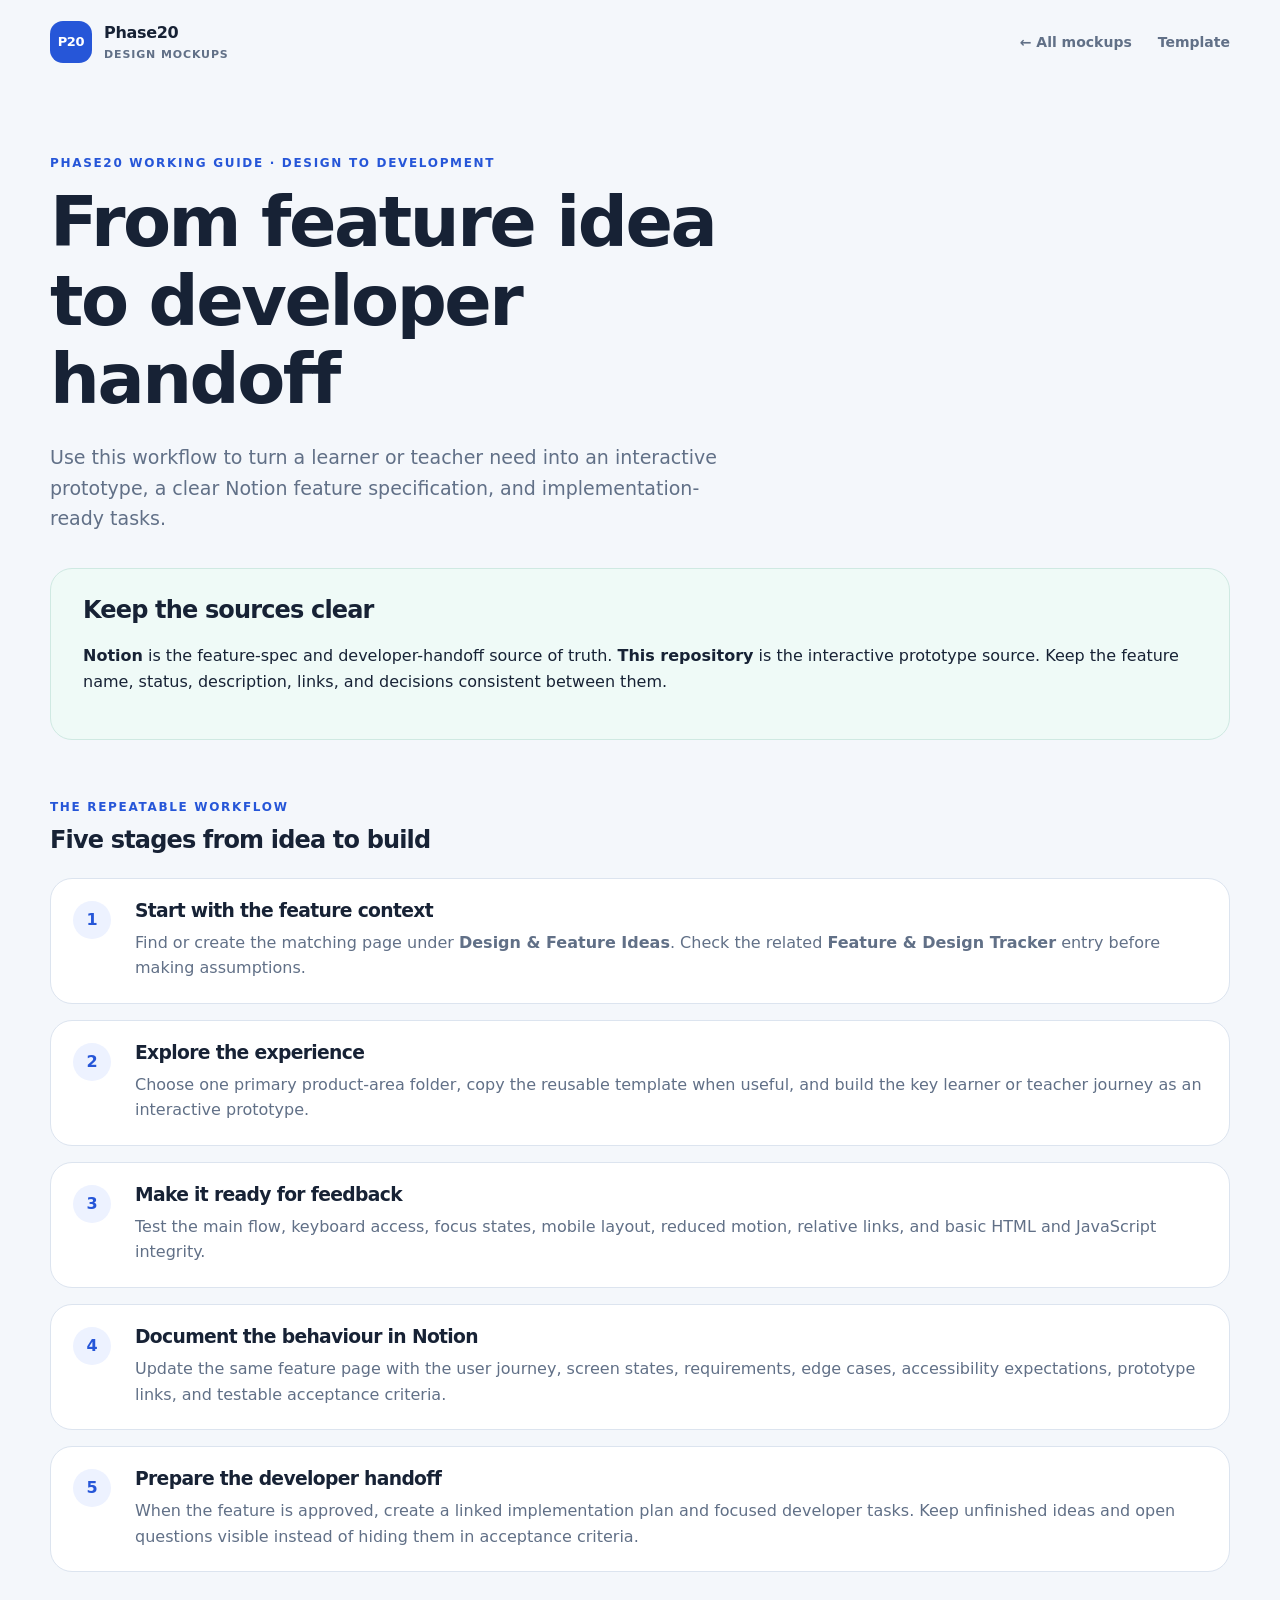
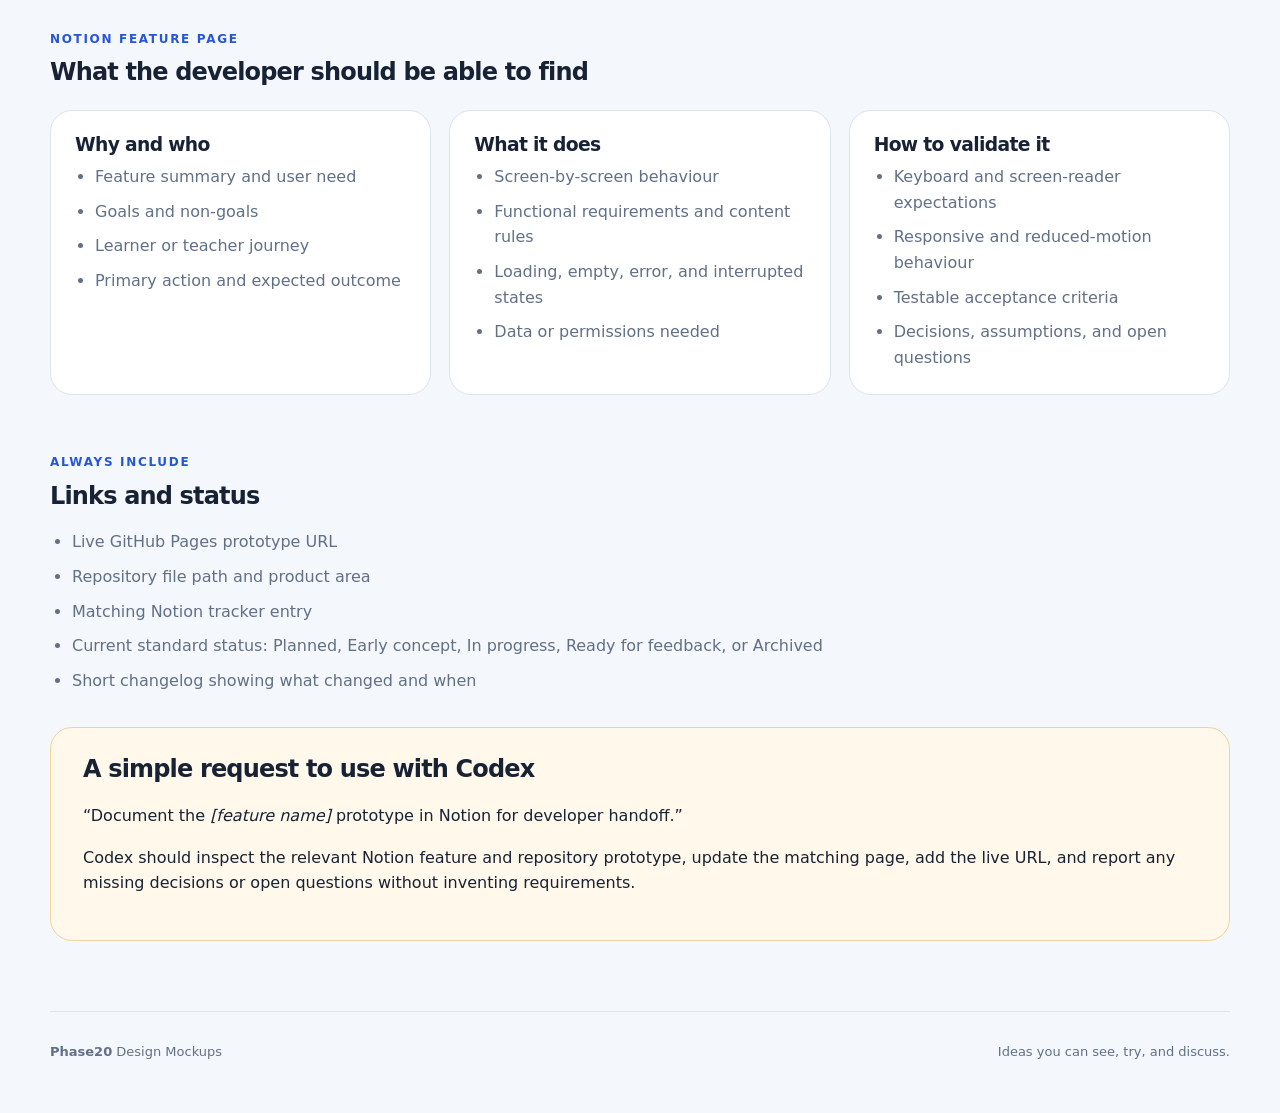
==== user-guide.html @ 0d0e0564 "Add feature workflow and user guide" ====
<!doctype html>
<html lang="en">
<head>
  <meta charset="utf-8">
  <meta name="viewport" content="width=device-width, initial-scale=1">
  <meta name="description" content="The Phase20 feature workflow from idea to prototype to developer handoff.">
  <title>Feature workflow guide — Phase20</title>
  <link rel="stylesheet" href="shared/css/styles.css">
  <script src="shared/js/main.js" defer></script>
</head>
<body>
  <a class="skip-link" href="#guide">Skip to guide</a>
  <header class="site-header">
    <a class="brand" href="./" aria-label="Phase20 mockups home"><span class="brand-mark" aria-hidden="true">P20</span><span>Phase20 <small>Design Mockups</small></span></a>
    <nav aria-label="Guide navigation"><a href="index.html">← All mockups</a><a href="shared/mockup-template.html">Template</a></nav>
  </header>
  <main class="prototype-shell" id="guide">
    <section class="prototype-intro" aria-labelledby="page-title">
      <p class="eyebrow">Phase20 working guide · Design to development</p>
      <h1 id="page-title">From feature idea to developer handoff</h1>
      <p class="hero-summary">Use this workflow to turn a learner or teacher need into an interactive prototype, a clear Notion feature specification, and implementation-ready tasks.</p>
    </section>
    <section class="guide-callout" aria-labelledby="source-title"><h2 id="source-title">Keep the sources clear</h2><p><strong>Notion</strong> is the feature-spec and developer-handoff source of truth. <strong>This repository</strong> is the interactive prototype source. Keep the feature name, status, description, links, and decisions consistent between them.</p></section>
    <section class="guide-section" aria-labelledby="workflow-title"><p class="eyebrow">The repeatable workflow</p><h2 id="workflow-title">Five stages from idea to build</h2>
      <ol class="workflow-list">
        <li><span class="workflow-number">1</span><div><h3>Start with the feature context</h3><p>Find or create the matching page under <strong>Design &amp; Feature Ideas</strong>. Check the related <strong>Feature &amp; Design Tracker</strong> entry before making assumptions.</p></div></li>
        <li><span class="workflow-number">2</span><div><h3>Explore the experience</h3><p>Choose one primary product-area folder, copy the reusable template when useful, and build the key learner or teacher journey as an interactive prototype.</p></div></li>
        <li><span class="workflow-number">3</span><div><h3>Make it ready for feedback</h3><p>Test the main flow, keyboard access, focus states, mobile layout, reduced motion, relative links, and basic HTML and JavaScript integrity.</p></div></li>
        <li><span class="workflow-number">4</span><div><h3>Document the behaviour in Notion</h3><p>Update the same feature page with the user journey, screen states, requirements, edge cases, accessibility expectations, prototype links, and testable acceptance criteria.</p></div></li>
        <li><span class="workflow-number">5</span><div><h3>Prepare the developer handoff</h3><p>When the feature is approved, create a linked implementation plan and focused developer tasks. Keep unfinished ideas and open questions visible instead of hiding them in acceptance criteria.</p></div></li>
      </ol>
    </section>
    <section class="guide-section" aria-labelledby="notion-title"><p class="eyebrow">Notion feature page</p><h2 id="notion-title">What the developer should be able to find</h2>
      <div class="guide-grid"><article class="guide-card"><h3>Why and who</h3><ul><li>Feature summary and user need</li><li>Goals and non-goals</li><li>Learner or teacher journey</li><li>Primary action and expected outcome</li></ul></article><article class="guide-card"><h3>What it does</h3><ul><li>Screen-by-screen behaviour</li><li>Functional requirements and content rules</li><li>Loading, empty, error, and interrupted states</li><li>Data or permissions needed</li></ul></article><article class="guide-card"><h3>How to validate it</h3><ul><li>Keyboard and screen-reader expectations</li><li>Responsive and reduced-motion behaviour</li><li>Testable acceptance criteria</li><li>Decisions, assumptions, and open questions</li></ul></article></div>
    </section>
    <section class="guide-section" aria-labelledby="links-title"><p class="eyebrow">Always include</p><h2 id="links-title">Links and status</h2><ul class="guide-checklist"><li>Live GitHub Pages prototype URL</li><li>Repository file path and product area</li><li>Matching Notion tracker entry</li><li>Current standard status: Planned, Early concept, In progress, Ready for feedback, or Archived</li><li>Short changelog showing what changed and when</li></ul></section>
    <section class="guide-section guide-next" aria-labelledby="prompt-title"><h2 id="prompt-title">A simple request to use with Codex</h2><p>“Document the <em>[feature name]</em> prototype in Notion for developer handoff.”</p><p>Codex should inspect the relevant Notion feature and repository prototype, update the matching page, add the live URL, and report any missing decisions or open questions without inventing requirements.</p></section>
  </main>
  <footer><p><strong>Phase20</strong> Design Mockups</p><p>Ideas you can see, try, and discuss.</p></footer>
</body>
</html>
---- shared/css/styles.css ----
:root {
  --ink: #172235; --muted: #617087; --paper: #fff; --canvas: #f4f7fb;
  --brand: #2656d8; --brand-dark: #183a9e; --accent: #17a887; --line: #dce4ef;
  --shadow: 0 18px 50px rgba(24, 45, 85, .10); --radius: 22px;
}
* { box-sizing: border-box; }
html { scroll-behavior: smooth; }
body { margin: 0; color: var(--ink); background: var(--canvas); font: 16px/1.6 Inter, ui-sans-serif, system-ui, -apple-system, BlinkMacSystemFont, "Segoe UI", sans-serif; }
a { color: inherit; }
.skip-link { position: fixed; top: 12px; left: 12px; z-index: 10; padding: 10px 14px; border-radius: 10px; background: var(--ink); color: #fff; transform: translateY(-150%); }
.skip-link:focus { transform: none; }
.site-header, main, footer { width: min(1180px, calc(100% - 40px)); margin-inline: auto; }
.site-header { min-height: 84px; display: flex; align-items: center; justify-content: space-between; gap: 24px; }
.brand { display: inline-flex; align-items: center; gap: 12px; text-decoration: none; font-weight: 800; letter-spacing: -.02em; }
.brand small { display: block; color: var(--muted); font-size: 11px; font-weight: 700; letter-spacing: .08em; text-transform: uppercase; }
.brand-mark { display: grid; place-items: center; width: 42px; height: 42px; border-radius: 13px; background: var(--brand); color: #fff; font-size: 13px; }
nav { display: flex; gap: 26px; }
nav a { color: var(--muted); font-size: 14px; font-weight: 700; text-decoration: none; }
nav a:hover, nav a:focus { color: var(--brand); }
.hero { overflow: hidden; position: relative; display: grid; grid-template-columns: 1.5fr .75fr; gap: 50px; align-items: center; min-height: 510px; padding: 72px; border-radius: 32px; background: linear-gradient(135deg, #eef3ff 0%, #f0fbf8 100%); }
.hero::after { content: ""; position: absolute; right: -90px; top: -110px; width: 330px; height: 330px; border: 70px solid rgba(38, 86, 216, .06); border-radius: 50%; }
.eyebrow { margin: 0 0 10px; color: var(--brand); font-size: 12px; font-weight: 800; letter-spacing: .14em; text-transform: uppercase; }
h1, h2, h3 { margin-top: 0; line-height: 1.12; letter-spacing: -.035em; }
h1 { max-width: 720px; margin-bottom: 24px; font-size: clamp(42px, 6vw, 70px); }
h1 span { color: var(--brand); }
.hero-summary { max-width: 670px; margin: 0; color: var(--muted); font-size: 19px; }
.hero-actions { display: flex; flex-wrap: wrap; gap: 12px; margin-top: 34px; }
.button { display: inline-flex; justify-content: center; align-items: center; min-height: 48px; padding: 0 20px; border: 1px solid transparent; border-radius: 13px; font-weight: 750; text-decoration: none; }
.button-primary { background: var(--brand); color: #fff; box-shadow: 0 10px 22px rgba(38, 86, 216, .2); }
.button-primary:hover { background: var(--brand-dark); }
.button-secondary { border-color: var(--line); background: rgba(255,255,255,.7); }
.button-light { background: #fff; color: var(--brand-dark); white-space: nowrap; }
.hero-card { position: relative; z-index: 1; padding: 30px; border: 1px solid rgba(255,255,255,.75); border-radius: var(--radius); background: rgba(255,255,255,.68); box-shadow: var(--shadow); backdrop-filter: blur(8px); }
.hero-card-icon { display: grid; place-items: center; width: 42px; height: 42px; margin-bottom: 24px; border-radius: 50%; background: #dff5ef; color: #08765f; font-weight: 900; }
.hero-card h2 { font-size: 22px; }
.hero-card ol { margin: 0; padding-left: 20px; color: var(--muted); }
.hero-card li + li { margin-top: 10px; }
.catalogue { padding: 110px 0; }
.section-heading { display: flex; justify-content: space-between; align-items: end; gap: 30px; margin-bottom: 38px; }
.section-heading h2, .contribute h2 { margin-bottom: 10px; font-size: clamp(30px, 4vw, 44px); }
.section-heading p { max-width: 680px; margin-bottom: 0; color: var(--muted); }
.filter-label { color: var(--muted); font-size: 12px; font-weight: 800; letter-spacing: .08em; text-transform: uppercase; }
select { display: block; min-width: 215px; margin-top: 6px; padding: 11px 36px 11px 12px; border: 1px solid var(--line); border-radius: 10px; background: #fff; color: var(--ink); font: inherit; font-size: 14px; text-transform: none; }
.card-grid { display: grid; grid-template-columns: repeat(3, 1fr); gap: 22px; }
.prototype-card { display: flex; flex-direction: column; min-height: 365px; padding: 28px; border: 1px solid var(--line); border-radius: var(--radius); background: var(--paper); box-shadow: 0 8px 26px rgba(24,45,85,.05); transition: transform .2s ease, box-shadow .2s ease; }
.prototype-card:hover { transform: translateY(-4px); box-shadow: var(--shadow); }
.prototype-card[hidden] { display: none; }
.card-top { display: flex; align-items: center; justify-content: space-between; margin-bottom: 30px; }
.card-icon { display: grid; place-items: center; width: 48px; height: 48px; border-radius: 14px; background: #edf2ff; color: var(--brand); font-weight: 850; }
.status { padding: 5px 10px; border-radius: 999px; font-size: 11px; font-weight: 800; letter-spacing: .05em; text-transform: uppercase; }
.status-planned { background: #eef1f5; color: #667389; }
.status-progress { background: #fff3d7; color: #8a5c00; }
.status-ready { background: #dcf7ed; color: #08745d; }
.card-area { margin: 0 0 8px; color: var(--brand); font-size: 12px; font-weight: 800; letter-spacing: .1em; text-transform: uppercase; }
.prototype-card h3 { margin-bottom: 12px; font-size: 23px; }
.prototype-card > p:not(.card-area) { margin-top: 0; color: var(--muted); }
dl { display: flex; gap: 24px; margin: auto 0 22px; padding-top: 22px; border-top: 1px solid var(--line); }
dt { color: var(--muted); font-size: 11px; font-weight: 750; letter-spacing: .06em; text-transform: uppercase; }
dd { margin: 2px 0 0; font-size: 13px; font-weight: 700; }
.card-link { display: flex; justify-content: space-between; color: var(--brand); font-size: 14px; font-weight: 800; text-decoration: none; }
.empty-state { padding: 50px; text-align: center; color: var(--muted); }
.contribute { display: grid; grid-template-columns: 1.2fr 1fr auto; gap: 45px; align-items: center; margin-bottom: 90px; padding: 48px; border-radius: 28px; background: var(--brand-dark); color: #fff; }
.contribute .eyebrow { color: #91e3d2; }
.contribute h2 { margin: 0; }
.contribute > p { color: #d8e1ff; }
footer { display: flex; justify-content: space-between; gap: 30px; padding: 30px 0 50px; border-top: 1px solid var(--line); color: var(--muted); font-size: 13px; }
footer p { margin: 0; }
.prototype-shell { min-height: calc(100vh - 170px); padding: 70px 0; }
.prototype-intro { max-width: 760px; }
.prototype-meta { display: grid; grid-template-columns: repeat(3, 1fr); gap: 16px; margin: 34px 0; }
.meta-item { padding: 18px; border: 1px solid var(--line); border-radius: 14px; background: #fff; }
.meta-item strong, .meta-item span { display: block; }
.meta-item span { color: var(--muted); font-size: 13px; }
.prototype-canvas { min-height: 360px; padding: 40px; border: 2px dashed #bdc9da; border-radius: var(--radius); background: #fff; text-align: center; }
.guide-section { margin-top: 58px; }
.guide-callout, .guide-next { margin-top: 34px; padding: 28px 32px; border: 1px solid #cfe9e2; border-radius: var(--radius); background: #effaf7; }
.guide-callout h2, .guide-next h2 { margin-top: 0; }
.workflow-list { display: grid; gap: 16px; margin: 24px 0 0; padding: 0; list-style: none; }
.workflow-list li { display: grid; grid-template-columns: 44px 1fr; gap: 18px; align-items: start; padding: 22px; border: 1px solid var(--line); border-radius: var(--radius); background: var(--paper); }
.workflow-list h3, .guide-card h3 { margin: 0 0 8px; }
.workflow-list p, .guide-card ul, .guide-checklist { margin: 0; color: var(--muted); }
.workflow-number { display: grid; place-items: center; width: 38px; height: 38px; border-radius: 50%; background: #edf2ff; color: var(--brand); font-weight: 850; }
.guide-grid { display: grid; grid-template-columns: repeat(3, 1fr); gap: 18px; margin-top: 24px; }
.guide-card { padding: 24px; border: 1px solid var(--line); border-radius: var(--radius); background: var(--paper); }
.guide-card ul { padding-left: 20px; }
.guide-card li + li, .guide-checklist li + li { margin-top: 9px; }
.guide-checklist { padding-left: 22px; }
.guide-next { background: #fff8eb; border-color: #f0d49a; }
:focus-visible { outline: 3px solid #ffbf47; outline-offset: 3px; }
@media (max-width: 900px) { .hero { grid-template-columns: 1fr; padding: 48px; } .card-grid { grid-template-columns: repeat(2, 1fr); } .contribute { grid-template-columns: 1fr; } }
@media (max-width: 620px) { .site-header { align-items: flex-start; padding: 18px 0; } nav { gap: 12px; flex-wrap: wrap; justify-content: flex-end; } nav a:first-child { display: none; } .hero { min-height: 0; padding: 34px 24px; border-radius: 22px; } .hero-card { padding: 24px; } .catalogue { padding: 70px 0; } .section-heading { align-items: stretch; flex-direction: column; } select { width: 100%; } .card-grid { grid-template-columns: 1fr; } .contribute { padding: 32px 24px; } footer { flex-direction: column; } .prototype-meta { grid-template-columns: 1fr; } }
@media (prefers-reduced-motion: reduce) { html { scroll-behavior: auto; } *, *::before, *::after { transition-duration: .01ms !important; } }
@media (max-width: 620px) { .guide-grid { grid-template-columns: 1fr; } .guide-callout, .guide-next { padding: 24px; } }
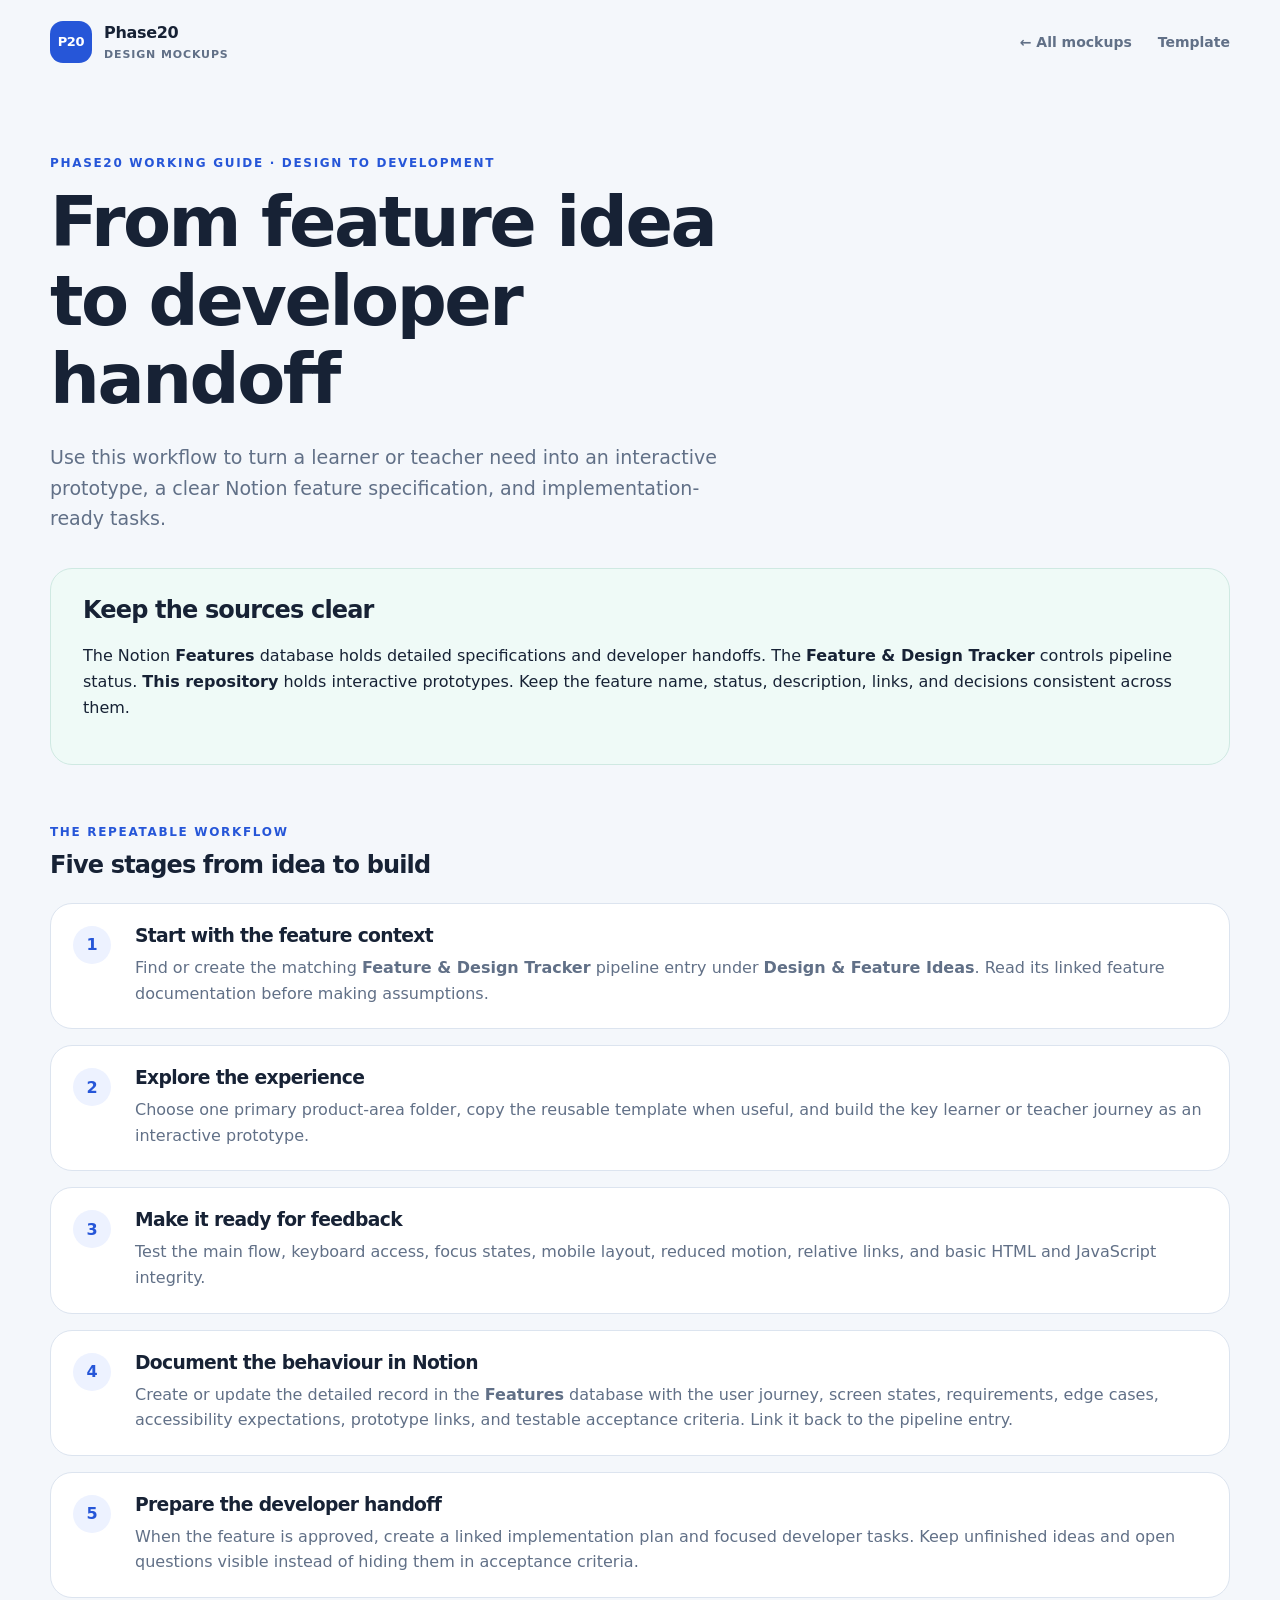
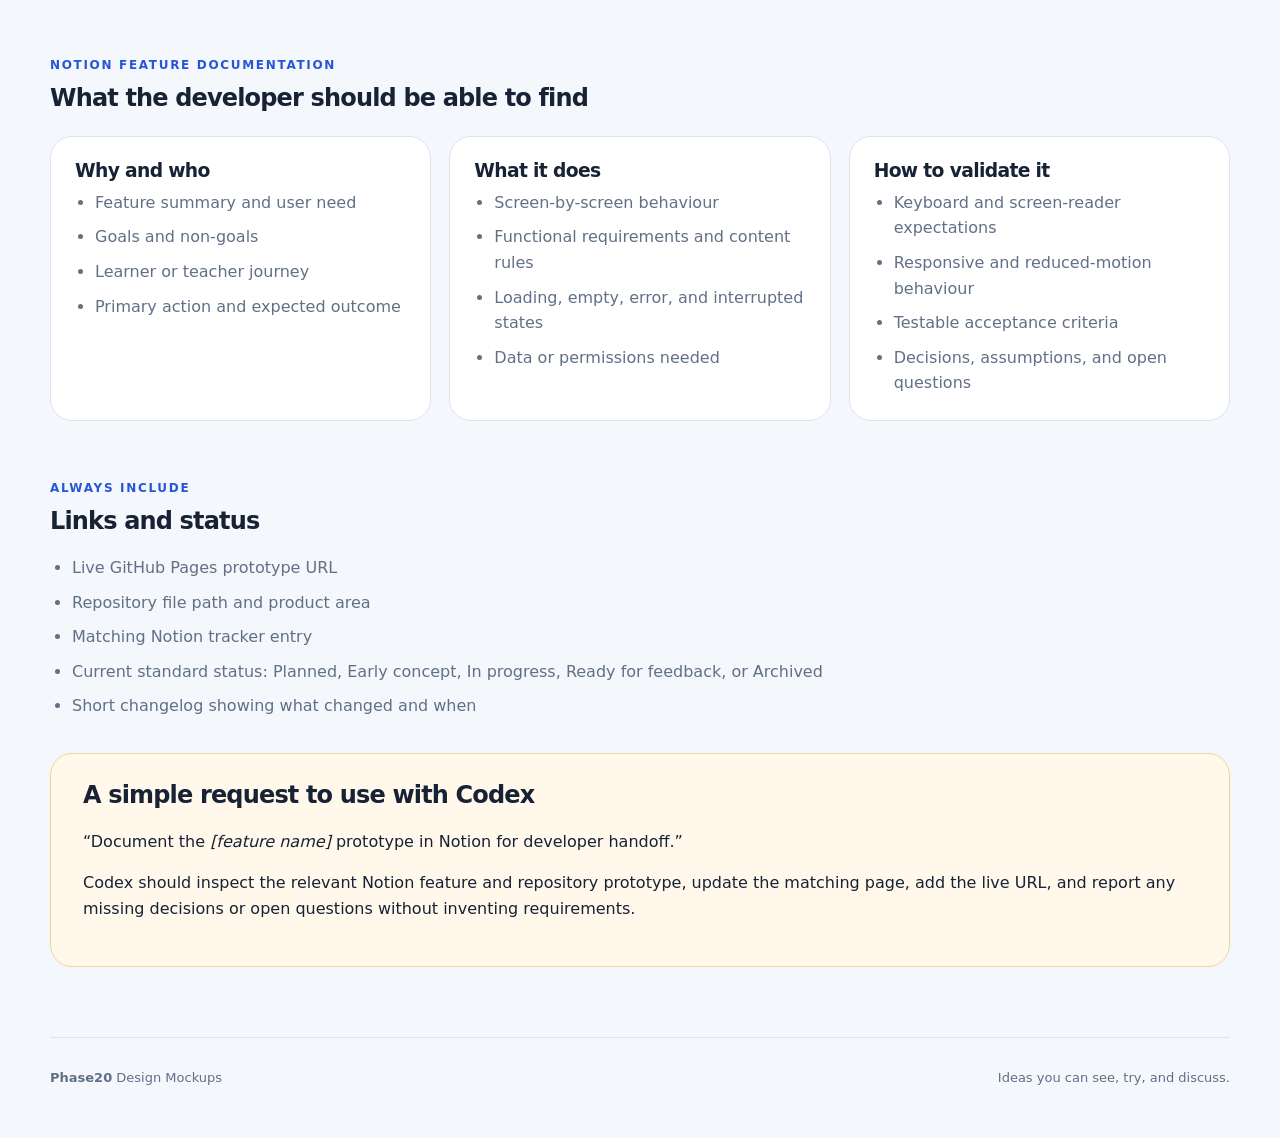
==== commit cf660b41: "Separate feature documentation from pipeline" ====
--- a/user-guide.html
+++ b/user-guide.html
@@ -20,17 +20,17 @@
       <h1 id="page-title">From feature idea to developer handoff</h1>
       <p class="hero-summary">Use this workflow to turn a learner or teacher need into an interactive prototype, a clear Notion feature specification, and implementation-ready tasks.</p>
     </section>
-    <section class="guide-callout" aria-labelledby="source-title"><h2 id="source-title">Keep the sources clear</h2><p><strong>Notion</strong> is the feature-spec and developer-handoff source of truth. <strong>This repository</strong> is the interactive prototype source. Keep the feature name, status, description, links, and decisions consistent between them.</p></section>
+    <section class="guide-callout" aria-labelledby="source-title"><h2 id="source-title">Keep the sources clear</h2><p>The Notion <strong>Features</strong> database holds detailed specifications and developer handoffs. The <strong>Feature &amp; Design Tracker</strong> controls pipeline status. <strong>This repository</strong> holds interactive prototypes. Keep the feature name, status, description, links, and decisions consistent across them.</p></section>
     <section class="guide-section" aria-labelledby="workflow-title"><p class="eyebrow">The repeatable workflow</p><h2 id="workflow-title">Five stages from idea to build</h2>
       <ol class="workflow-list">
-        <li><span class="workflow-number">1</span><div><h3>Start with the feature context</h3><p>Find or create the matching page under <strong>Design &amp; Feature Ideas</strong>. Check the related <strong>Feature &amp; Design Tracker</strong> entry before making assumptions.</p></div></li>
+        <li><span class="workflow-number">1</span><div><h3>Start with the feature context</h3><p>Find or create the matching <strong>Feature &amp; Design Tracker</strong> pipeline entry under <strong>Design &amp; Feature Ideas</strong>. Read its linked feature documentation before making assumptions.</p></div></li>
         <li><span class="workflow-number">2</span><div><h3>Explore the experience</h3><p>Choose one primary product-area folder, copy the reusable template when useful, and build the key learner or teacher journey as an interactive prototype.</p></div></li>
         <li><span class="workflow-number">3</span><div><h3>Make it ready for feedback</h3><p>Test the main flow, keyboard access, focus states, mobile layout, reduced motion, relative links, and basic HTML and JavaScript integrity.</p></div></li>
-        <li><span class="workflow-number">4</span><div><h3>Document the behaviour in Notion</h3><p>Update the same feature page with the user journey, screen states, requirements, edge cases, accessibility expectations, prototype links, and testable acceptance criteria.</p></div></li>
+        <li><span class="workflow-number">4</span><div><h3>Document the behaviour in Notion</h3><p>Create or update the detailed record in the <strong>Features</strong> database with the user journey, screen states, requirements, edge cases, accessibility expectations, prototype links, and testable acceptance criteria. Link it back to the pipeline entry.</p></div></li>
         <li><span class="workflow-number">5</span><div><h3>Prepare the developer handoff</h3><p>When the feature is approved, create a linked implementation plan and focused developer tasks. Keep unfinished ideas and open questions visible instead of hiding them in acceptance criteria.</p></div></li>
       </ol>
     </section>
-    <section class="guide-section" aria-labelledby="notion-title"><p class="eyebrow">Notion feature page</p><h2 id="notion-title">What the developer should be able to find</h2>
+    <section class="guide-section" aria-labelledby="notion-title"><p class="eyebrow">Notion feature documentation</p><h2 id="notion-title">What the developer should be able to find</h2>
       <div class="guide-grid"><article class="guide-card"><h3>Why and who</h3><ul><li>Feature summary and user need</li><li>Goals and non-goals</li><li>Learner or teacher journey</li><li>Primary action and expected outcome</li></ul></article><article class="guide-card"><h3>What it does</h3><ul><li>Screen-by-screen behaviour</li><li>Functional requirements and content rules</li><li>Loading, empty, error, and interrupted states</li><li>Data or permissions needed</li></ul></article><article class="guide-card"><h3>How to validate it</h3><ul><li>Keyboard and screen-reader expectations</li><li>Responsive and reduced-motion behaviour</li><li>Testable acceptance criteria</li><li>Decisions, assumptions, and open questions</li></ul></article></div>
     </section>
     <section class="guide-section" aria-labelledby="links-title"><p class="eyebrow">Always include</p><h2 id="links-title">Links and status</h2><ul class="guide-checklist"><li>Live GitHub Pages prototype URL</li><li>Repository file path and product area</li><li>Matching Notion tracker entry</li><li>Current standard status: Planned, Early concept, In progress, Ready for feedback, or Archived</li><li>Short changelog showing what changed and when</li></ul></section>
--- a/shared/css/styles.css
+++ b/shared/css/styles.css
@@ -58,6 +58,7 @@
 dt { color: var(--muted); font-size: 11px; font-weight: 750; letter-spacing: .06em; text-transform: uppercase; }
 dd { margin: 2px 0 0; font-size: 13px; font-weight: 700; }
 .card-link { display: flex; justify-content: space-between; color: var(--brand); font-size: 14px; font-weight: 800; text-decoration: none; }
+.card-link + .card-link { margin-top: 12px; }
 .empty-state { padding: 50px; text-align: center; color: var(--muted); }
 .contribute { display: grid; grid-template-columns: 1.2fr 1fr auto; gap: 45px; align-items: center; margin-bottom: 90px; padding: 48px; border-radius: 28px; background: var(--brand-dark); color: #fff; }
 .contribute .eyebrow { color: #91e3d2; }
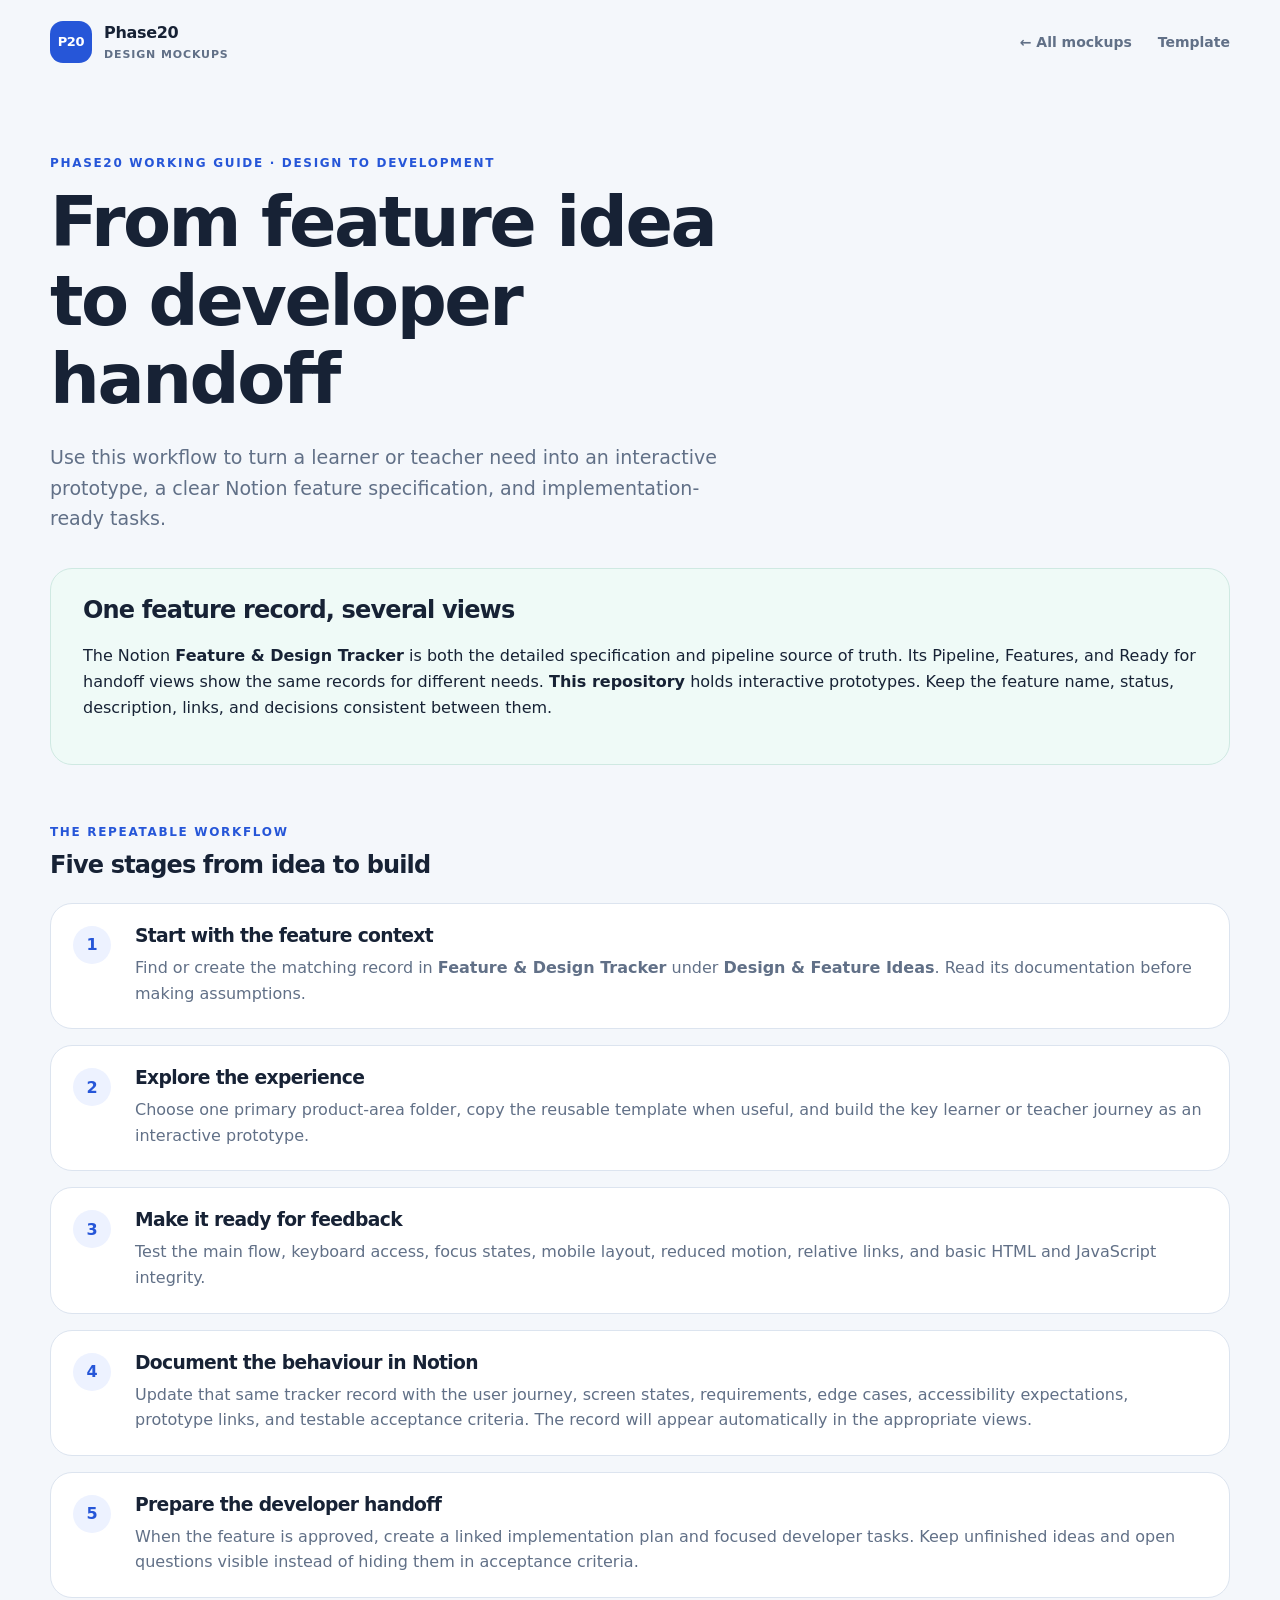
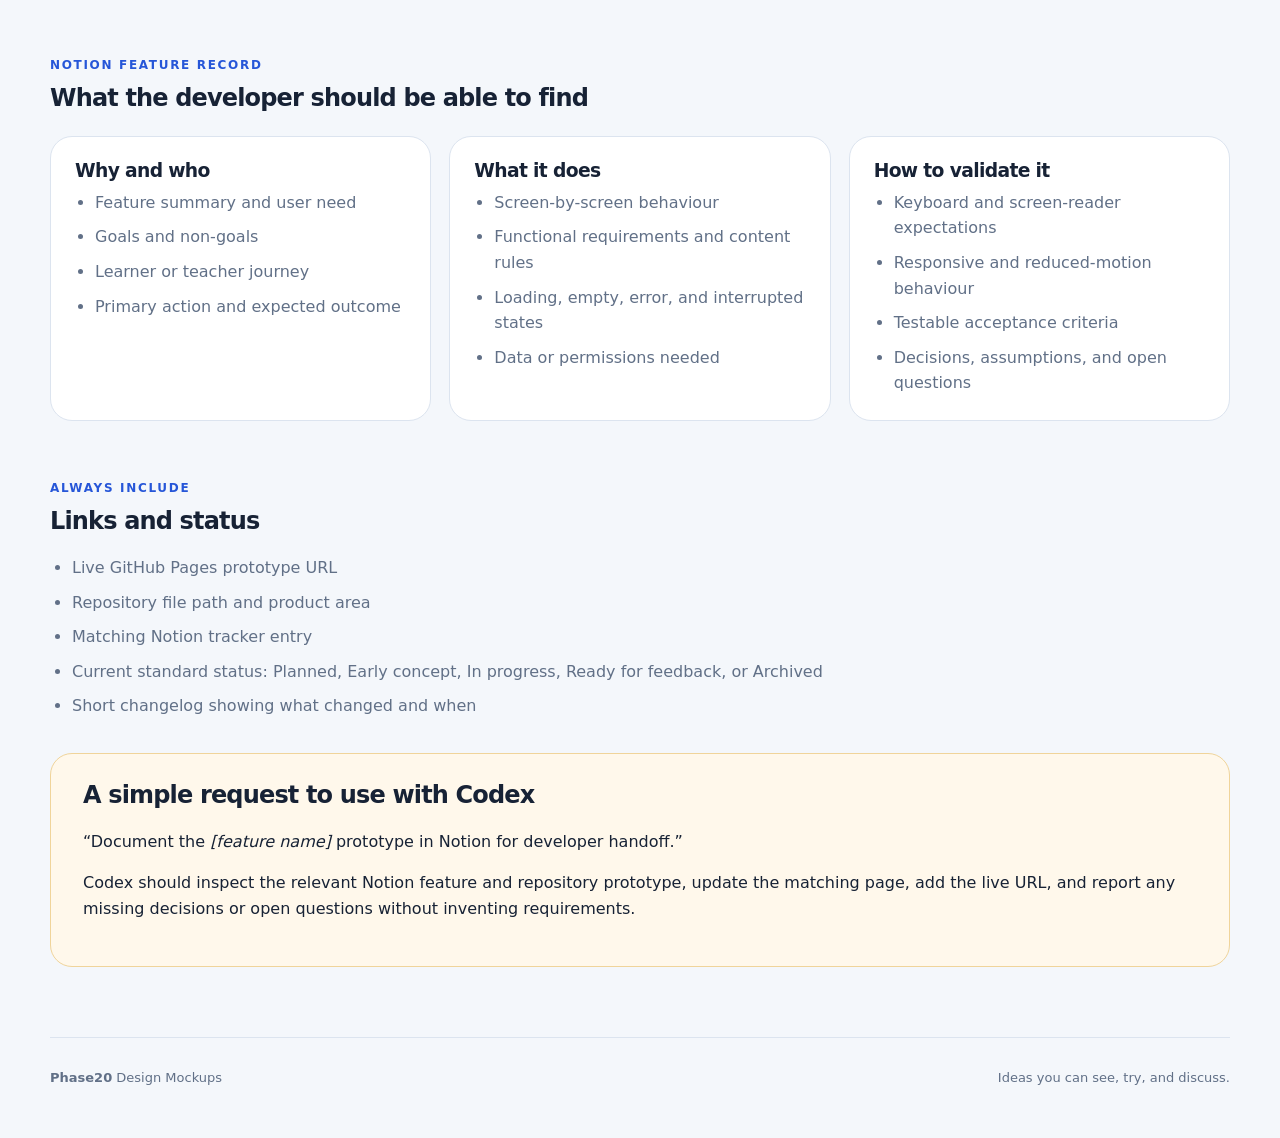
==== commit b4b67c2f: "Use one feature record with multiple views" ====
--- a/user-guide.html
+++ b/user-guide.html
@@ -20,17 +20,17 @@
       <h1 id="page-title">From feature idea to developer handoff</h1>
       <p class="hero-summary">Use this workflow to turn a learner or teacher need into an interactive prototype, a clear Notion feature specification, and implementation-ready tasks.</p>
     </section>
-    <section class="guide-callout" aria-labelledby="source-title"><h2 id="source-title">Keep the sources clear</h2><p>The Notion <strong>Features</strong> database holds detailed specifications and developer handoffs. The <strong>Feature &amp; Design Tracker</strong> controls pipeline status. <strong>This repository</strong> holds interactive prototypes. Keep the feature name, status, description, links, and decisions consistent across them.</p></section>
+    <section class="guide-callout" aria-labelledby="source-title"><h2 id="source-title">One feature record, several views</h2><p>The Notion <strong>Feature &amp; Design Tracker</strong> is both the detailed specification and pipeline source of truth. Its Pipeline, Features, and Ready for handoff views show the same records for different needs. <strong>This repository</strong> holds interactive prototypes. Keep the feature name, status, description, links, and decisions consistent between them.</p></section>
     <section class="guide-section" aria-labelledby="workflow-title"><p class="eyebrow">The repeatable workflow</p><h2 id="workflow-title">Five stages from idea to build</h2>
       <ol class="workflow-list">
-        <li><span class="workflow-number">1</span><div><h3>Start with the feature context</h3><p>Find or create the matching <strong>Feature &amp; Design Tracker</strong> pipeline entry under <strong>Design &amp; Feature Ideas</strong>. Read its linked feature documentation before making assumptions.</p></div></li>
+        <li><span class="workflow-number">1</span><div><h3>Start with the feature context</h3><p>Find or create the matching record in <strong>Feature &amp; Design Tracker</strong> under <strong>Design &amp; Feature Ideas</strong>. Read its documentation before making assumptions.</p></div></li>
         <li><span class="workflow-number">2</span><div><h3>Explore the experience</h3><p>Choose one primary product-area folder, copy the reusable template when useful, and build the key learner or teacher journey as an interactive prototype.</p></div></li>
         <li><span class="workflow-number">3</span><div><h3>Make it ready for feedback</h3><p>Test the main flow, keyboard access, focus states, mobile layout, reduced motion, relative links, and basic HTML and JavaScript integrity.</p></div></li>
-        <li><span class="workflow-number">4</span><div><h3>Document the behaviour in Notion</h3><p>Create or update the detailed record in the <strong>Features</strong> database with the user journey, screen states, requirements, edge cases, accessibility expectations, prototype links, and testable acceptance criteria. Link it back to the pipeline entry.</p></div></li>
+        <li><span class="workflow-number">4</span><div><h3>Document the behaviour in Notion</h3><p>Update that same tracker record with the user journey, screen states, requirements, edge cases, accessibility expectations, prototype links, and testable acceptance criteria. The record will appear automatically in the appropriate views.</p></div></li>
         <li><span class="workflow-number">5</span><div><h3>Prepare the developer handoff</h3><p>When the feature is approved, create a linked implementation plan and focused developer tasks. Keep unfinished ideas and open questions visible instead of hiding them in acceptance criteria.</p></div></li>
       </ol>
     </section>
-    <section class="guide-section" aria-labelledby="notion-title"><p class="eyebrow">Notion feature documentation</p><h2 id="notion-title">What the developer should be able to find</h2>
+    <section class="guide-section" aria-labelledby="notion-title"><p class="eyebrow">Notion feature record</p><h2 id="notion-title">What the developer should be able to find</h2>
       <div class="guide-grid"><article class="guide-card"><h3>Why and who</h3><ul><li>Feature summary and user need</li><li>Goals and non-goals</li><li>Learner or teacher journey</li><li>Primary action and expected outcome</li></ul></article><article class="guide-card"><h3>What it does</h3><ul><li>Screen-by-screen behaviour</li><li>Functional requirements and content rules</li><li>Loading, empty, error, and interrupted states</li><li>Data or permissions needed</li></ul></article><article class="guide-card"><h3>How to validate it</h3><ul><li>Keyboard and screen-reader expectations</li><li>Responsive and reduced-motion behaviour</li><li>Testable acceptance criteria</li><li>Decisions, assumptions, and open questions</li></ul></article></div>
     </section>
     <section class="guide-section" aria-labelledby="links-title"><p class="eyebrow">Always include</p><h2 id="links-title">Links and status</h2><ul class="guide-checklist"><li>Live GitHub Pages prototype URL</li><li>Repository file path and product area</li><li>Matching Notion tracker entry</li><li>Current standard status: Planned, Early concept, In progress, Ready for feedback, or Archived</li><li>Short changelog showing what changed and when</li></ul></section>
